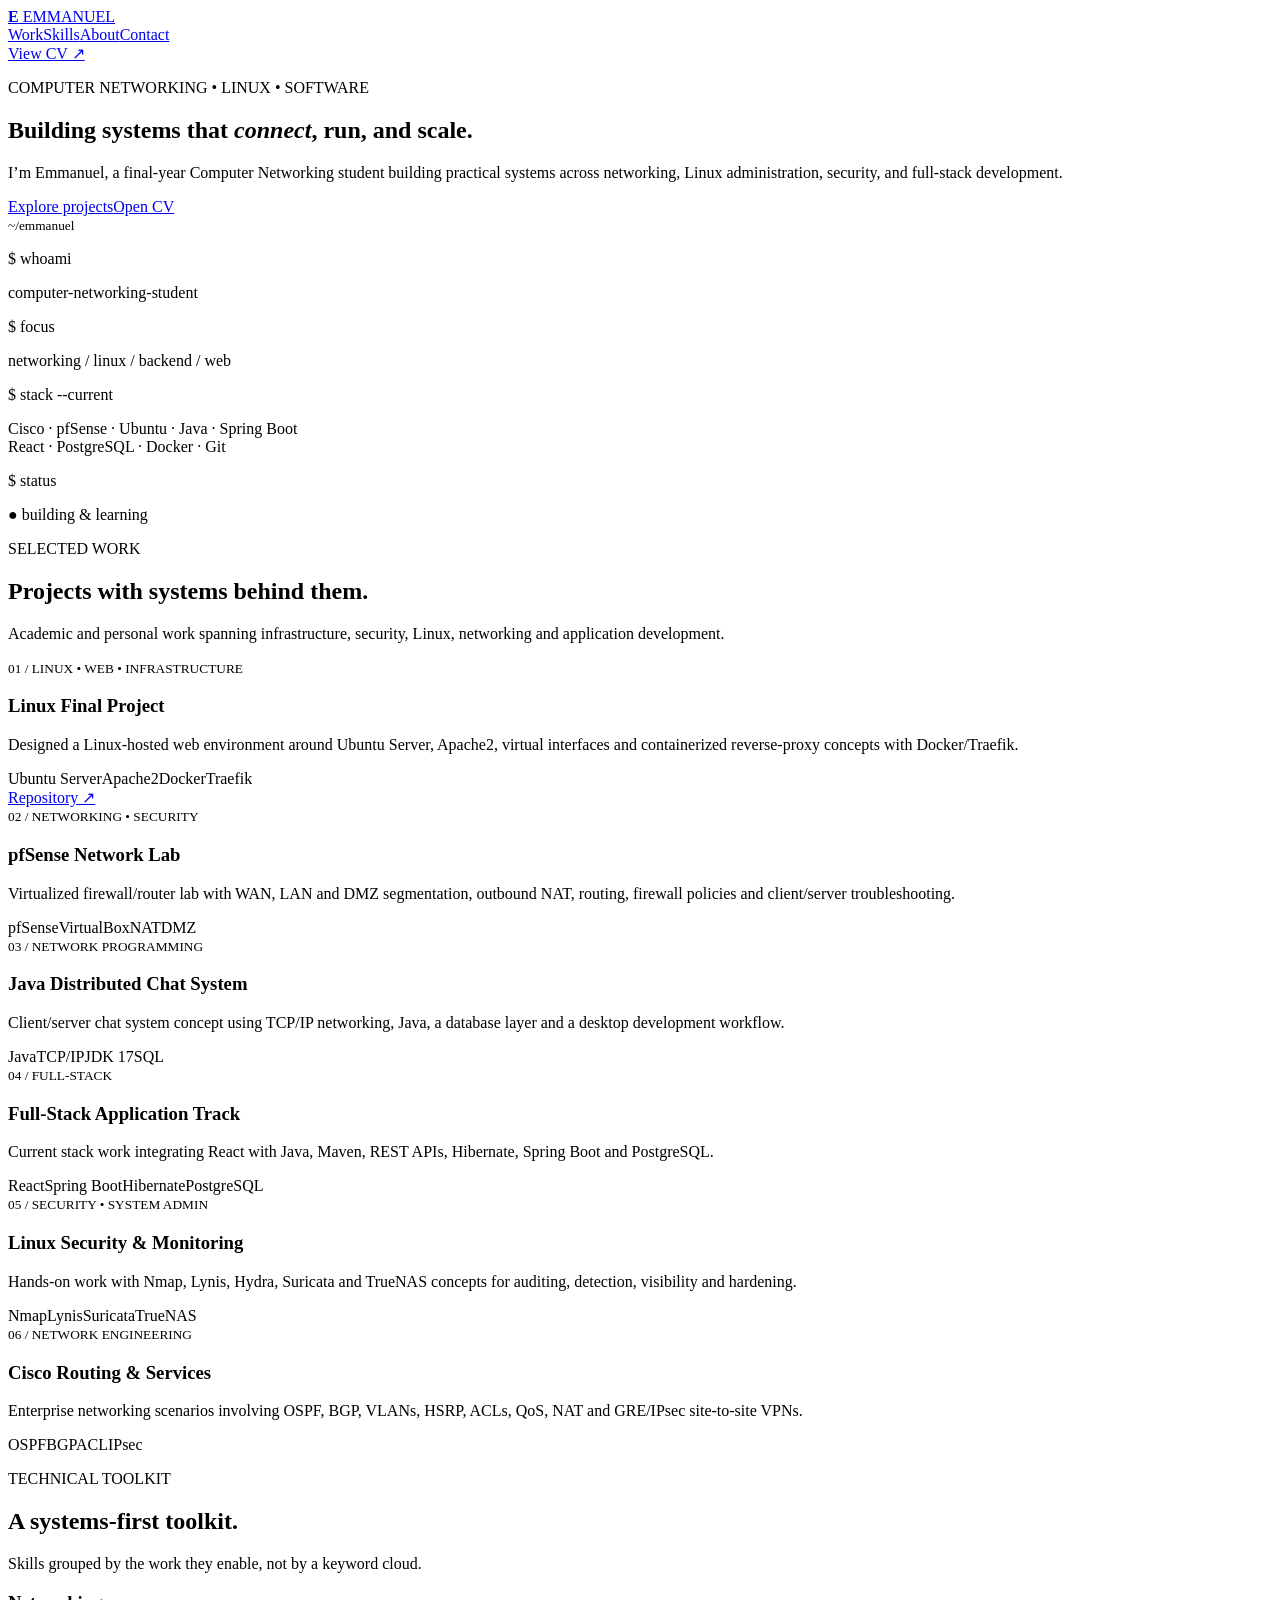
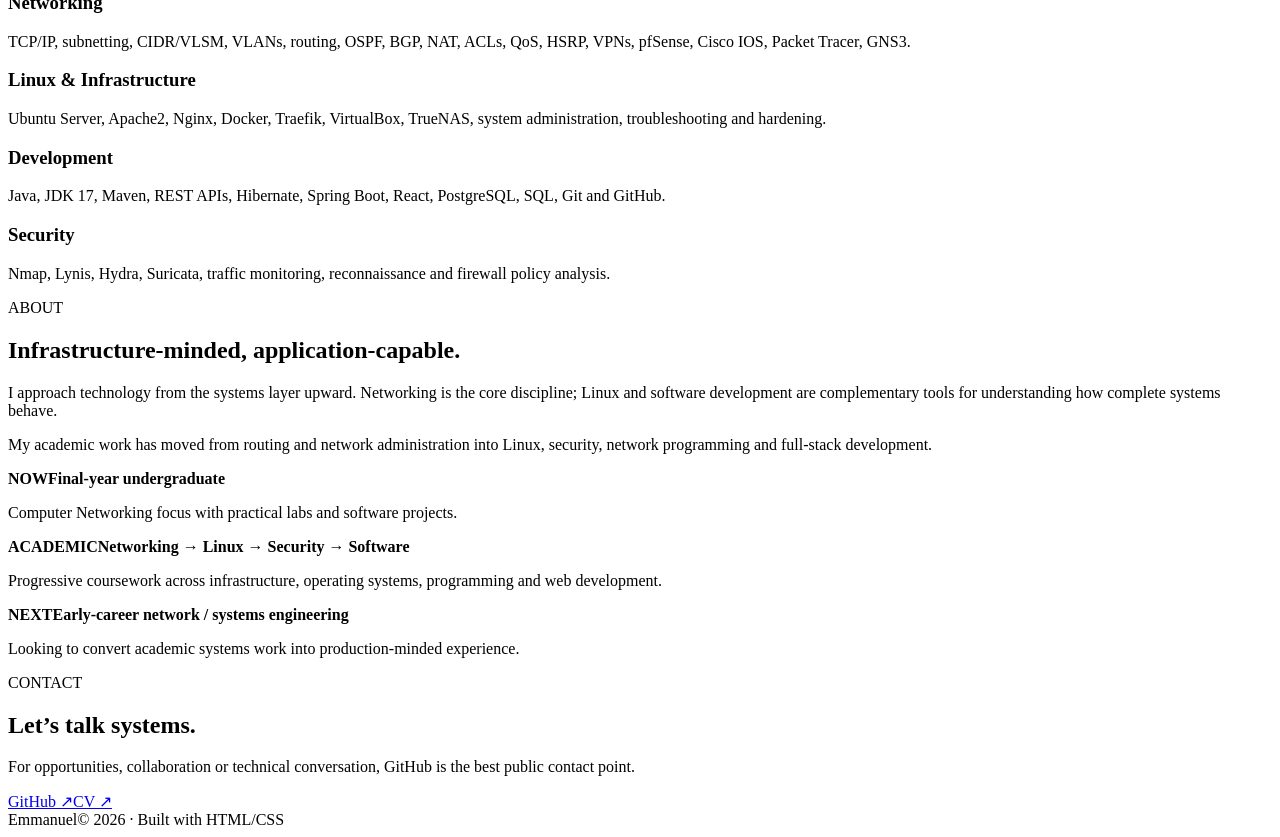
==== index.html @ b0659bc8 "Build personal portfolio landing page" ====
<!doctype html><html lang="en"><head><meta charset="utf-8"><meta name="viewport" content="width=device-width,initial-scale=1"><meta name="description" content="Emmanuel - Computer Networking student focused on Linux, network infrastructure and full-stack systems"><title>Emmanuel | Networking • Linux • Full-Stack</title><link rel="preconnect" href="https://fonts.googleapis.com"><link rel="preconnect" href="https://fonts.gstatic.com" crossorigin><link href="https://fonts.googleapis.com/css2?family=DM+Mono:wght@400;500&family=Inter:wght@400;500;600;700;800&display=swap" rel="stylesheet"><link rel="stylesheet" href="style.css"></head><body><div class="grid"></div><header><a class="brand" href="#top"><b>E</b> EMMANUEL</a><nav><a href="#work">Work</a><a href="#skills">Skills</a><a href="#about">About</a><a href="#contact">Contact</a></nav><a class="pill" href="cv.html">View CV ↗</a></header><main id="top"><section class="hero"><div><p class="eyebrow">COMPUTER NETWORKING • LINUX • SOFTWARE</p><h1>Building systems that <em>connect</em>, run, and scale.</h1><p class="lead">I’m Emmanuel, a final-year Computer Networking student building practical systems across networking, Linux administration, security, and full-stack development.</p><div class="actions"><a class="btn primary" href="#work">Explore projects</a><a class="btn" href="cv.html">Open CV</a></div></div><div class="terminal"><div class="termbar"><i></i><i></i><i></i><small>~/emmanuel</small></div><div class="term"><p><span>$</span> whoami</p><p class="out">computer-networking-student</p><p><span>$</span> focus</p><p class="out">networking / linux / backend / web</p><p><span>$</span> stack --current</p><p class="out">Cisco · pfSense · Ubuntu · Java · Spring Boot<br>React · PostgreSQL · Docker · Git</p><p><span>$</span> status</p><p class="out ok">● building & learning</p></div></div></section><section id="work"><div class="heading"><div><p class="eyebrow">SELECTED WORK</p><h2>Projects with systems behind them.</h2></div><p>Academic and personal work spanning infrastructure, security, Linux, networking and application development.</p></div><div class="projects"><article class="project feature"><small>01 / LINUX • WEB • INFRASTRUCTURE</small><h3>Linux Final Project</h3><p>Designed a Linux-hosted web environment around Ubuntu Server, Apache2, virtual interfaces and containerized reverse-proxy concepts with Docker/Traefik.</p><div class="tags"><span>Ubuntu Server</span><span>Apache2</span><span>Docker</span><span>Traefik</span></div><a href="https://github.com/Immanuel23rd/Linux_Final_Project" target="_blank" rel="noreferrer">Repository ↗</a></article><article class="project"><small>02 / NETWORKING • SECURITY</small><h3>pfSense Network Lab</h3><p>Virtualized firewall/router lab with WAN, LAN and DMZ segmentation, outbound NAT, routing, firewall policies and client/server troubleshooting.</p><div class="tags"><span>pfSense</span><span>VirtualBox</span><span>NAT</span><span>DMZ</span></div></article><article class="project"><small>03 / NETWORK PROGRAMMING</small><h3>Java Distributed Chat System</h3><p>Client/server chat system concept using TCP/IP networking, Java, a database layer and a desktop development workflow.</p><div class="tags"><span>Java</span><span>TCP/IP</span><span>JDK 17</span><span>SQL</span></div></article><article class="project"><small>04 / FULL-STACK</small><h3>Full-Stack Application Track</h3><p>Current stack work integrating React with Java, Maven, REST APIs, Hibernate, Spring Boot and PostgreSQL.</p><div class="tags"><span>React</span><span>Spring Boot</span><span>Hibernate</span><span>PostgreSQL</span></div></article><article class="project"><small>05 / SECURITY • SYSTEM ADMIN</small><h3>Linux Security & Monitoring</h3><p>Hands-on work with Nmap, Lynis, Hydra, Suricata and TrueNAS concepts for auditing, detection, visibility and hardening.</p><div class="tags"><span>Nmap</span><span>Lynis</span><span>Suricata</span><span>TrueNAS</span></div></article><article class="project"><small>06 / NETWORK ENGINEERING</small><h3>Cisco Routing & Services</h3><p>Enterprise networking scenarios involving OSPF, BGP, VLANs, HSRP, ACLs, QoS, NAT and GRE/IPsec site-to-site VPNs.</p><div class="tags"><span>OSPF</span><span>BGP</span><span>ACL</span><span>IPsec</span></div></article></div></section><section id="skills"><div class="heading"><div><p class="eyebrow">TECHNICAL TOOLKIT</p><h2>A systems-first toolkit.</h2></div><p>Skills grouped by the work they enable, not by a keyword cloud.</p></div><div class="skills"><div><h3>Networking</h3><p>TCP/IP, subnetting, CIDR/VLSM, VLANs, routing, OSPF, BGP, NAT, ACLs, QoS, HSRP, VPNs, pfSense, Cisco IOS, Packet Tracer, GNS3.</p></div><div><h3>Linux & Infrastructure</h3><p>Ubuntu Server, Apache2, Nginx, Docker, Traefik, VirtualBox, TrueNAS, system administration, troubleshooting and hardening.</p></div><div><h3>Development</h3><p>Java, JDK 17, Maven, REST APIs, Hibernate, Spring Boot, React, PostgreSQL, SQL, Git and GitHub.</p></div><div><h3>Security</h3><p>Nmap, Lynis, Hydra, Suricata, traffic monitoring, reconnaissance and firewall policy analysis.</p></div></div></section><section id="about" class="about"><div><p class="eyebrow">ABOUT</p><h2>Infrastructure-minded, application-capable.</h2><p>I approach technology from the systems layer upward. Networking is the core discipline; Linux and software development are complementary tools for understanding how complete systems behave.</p><p>My academic work has moved from routing and network administration into Linux, security, network programming and full-stack development.</p></div><div class="timeline"><div><b>NOW</b><strong>Final-year undergraduate</strong><p>Computer Networking focus with practical labs and software projects.</p></div><div><b>ACADEMIC</b><strong>Networking → Linux → Security → Software</strong><p>Progressive coursework across infrastructure, operating systems, programming and web development.</p></div><div><b>NEXT</b><strong>Early-career network / systems engineering</strong><p>Looking to convert academic systems work into production-minded experience.</p></div></div></section><section id="contact" class="contact"><div><p class="eyebrow">CONTACT</p><h2>Let’s talk systems.</h2><p>For opportunities, collaboration or technical conversation, GitHub is the best public contact point.</p></div><div class="actions"><a class="btn primary" href="https://github.com/Immanuel23rd" target="_blank" rel="noreferrer">GitHub ↗</a><a class="btn" href="cv.html">CV ↗</a></div></section></main><footer><span>Emmanuel</span><span>© 2026 · Built with HTML/CSS</span></footer></body></html>
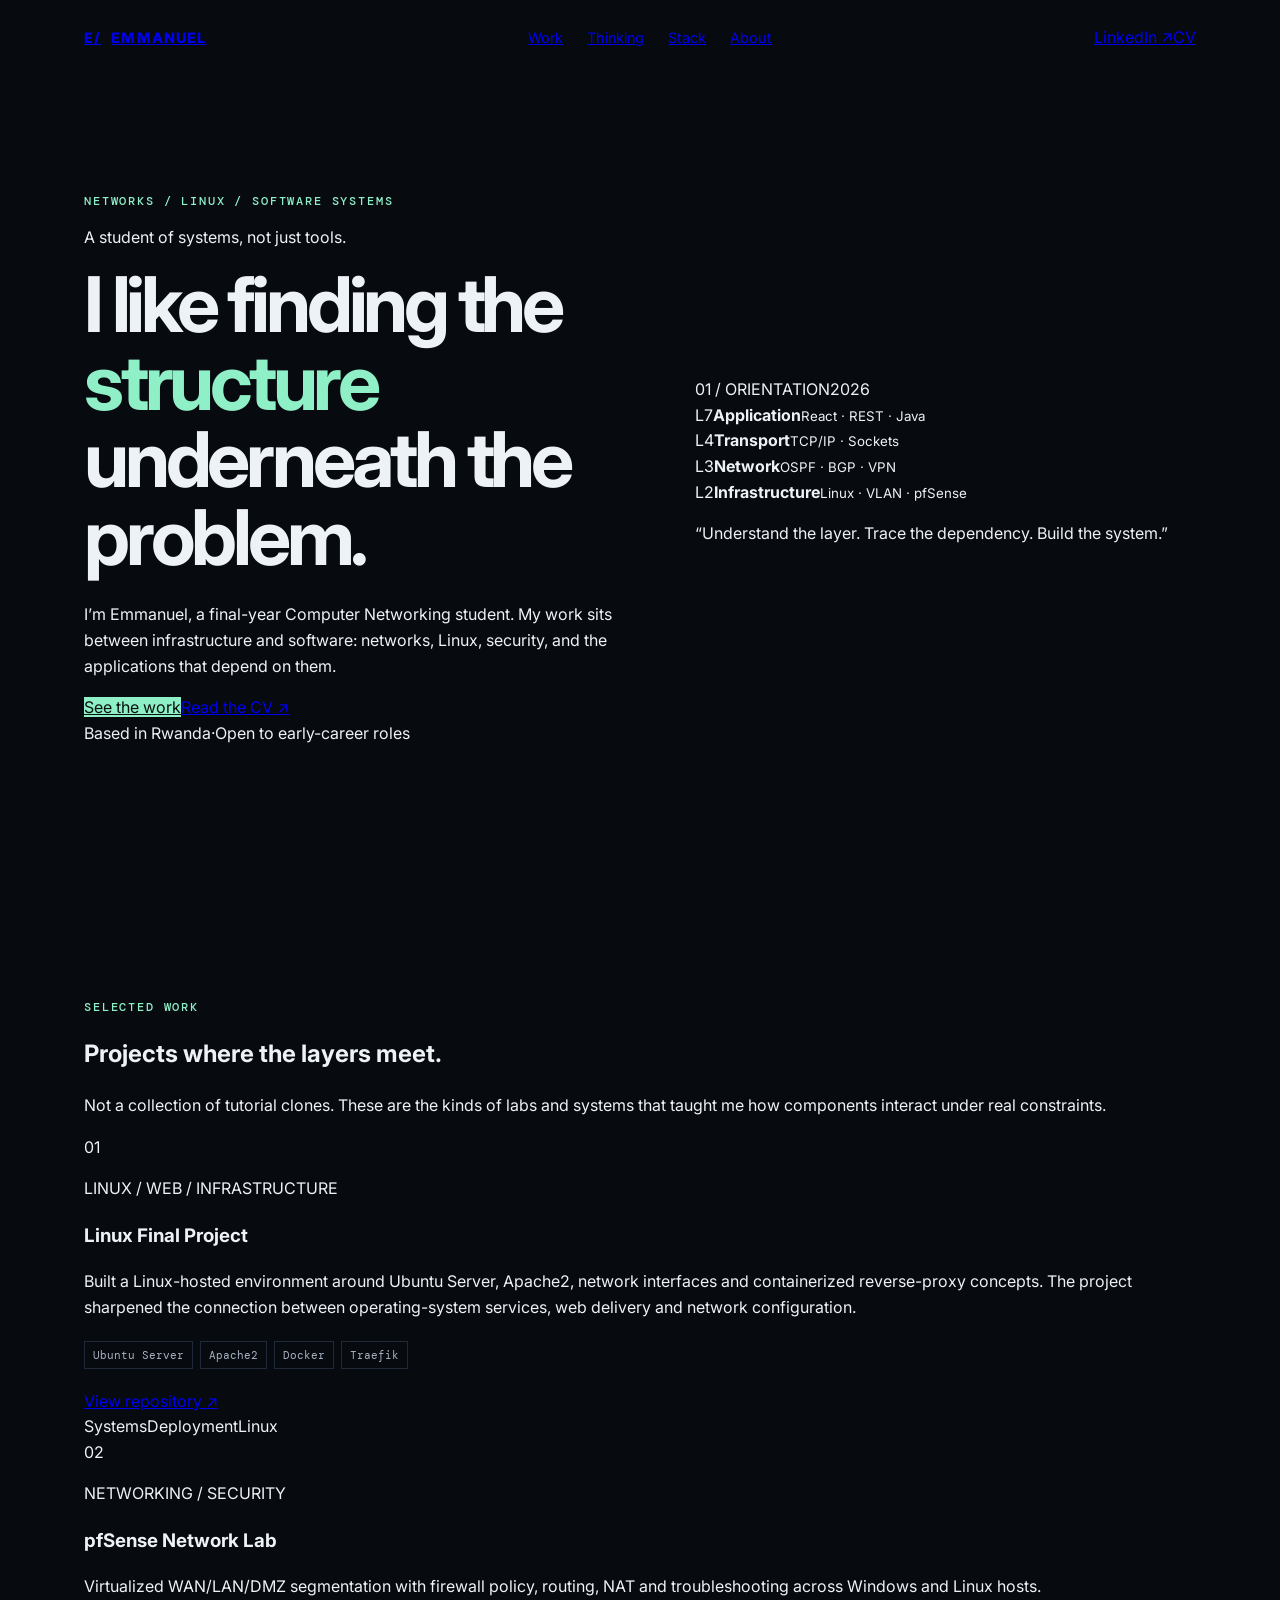
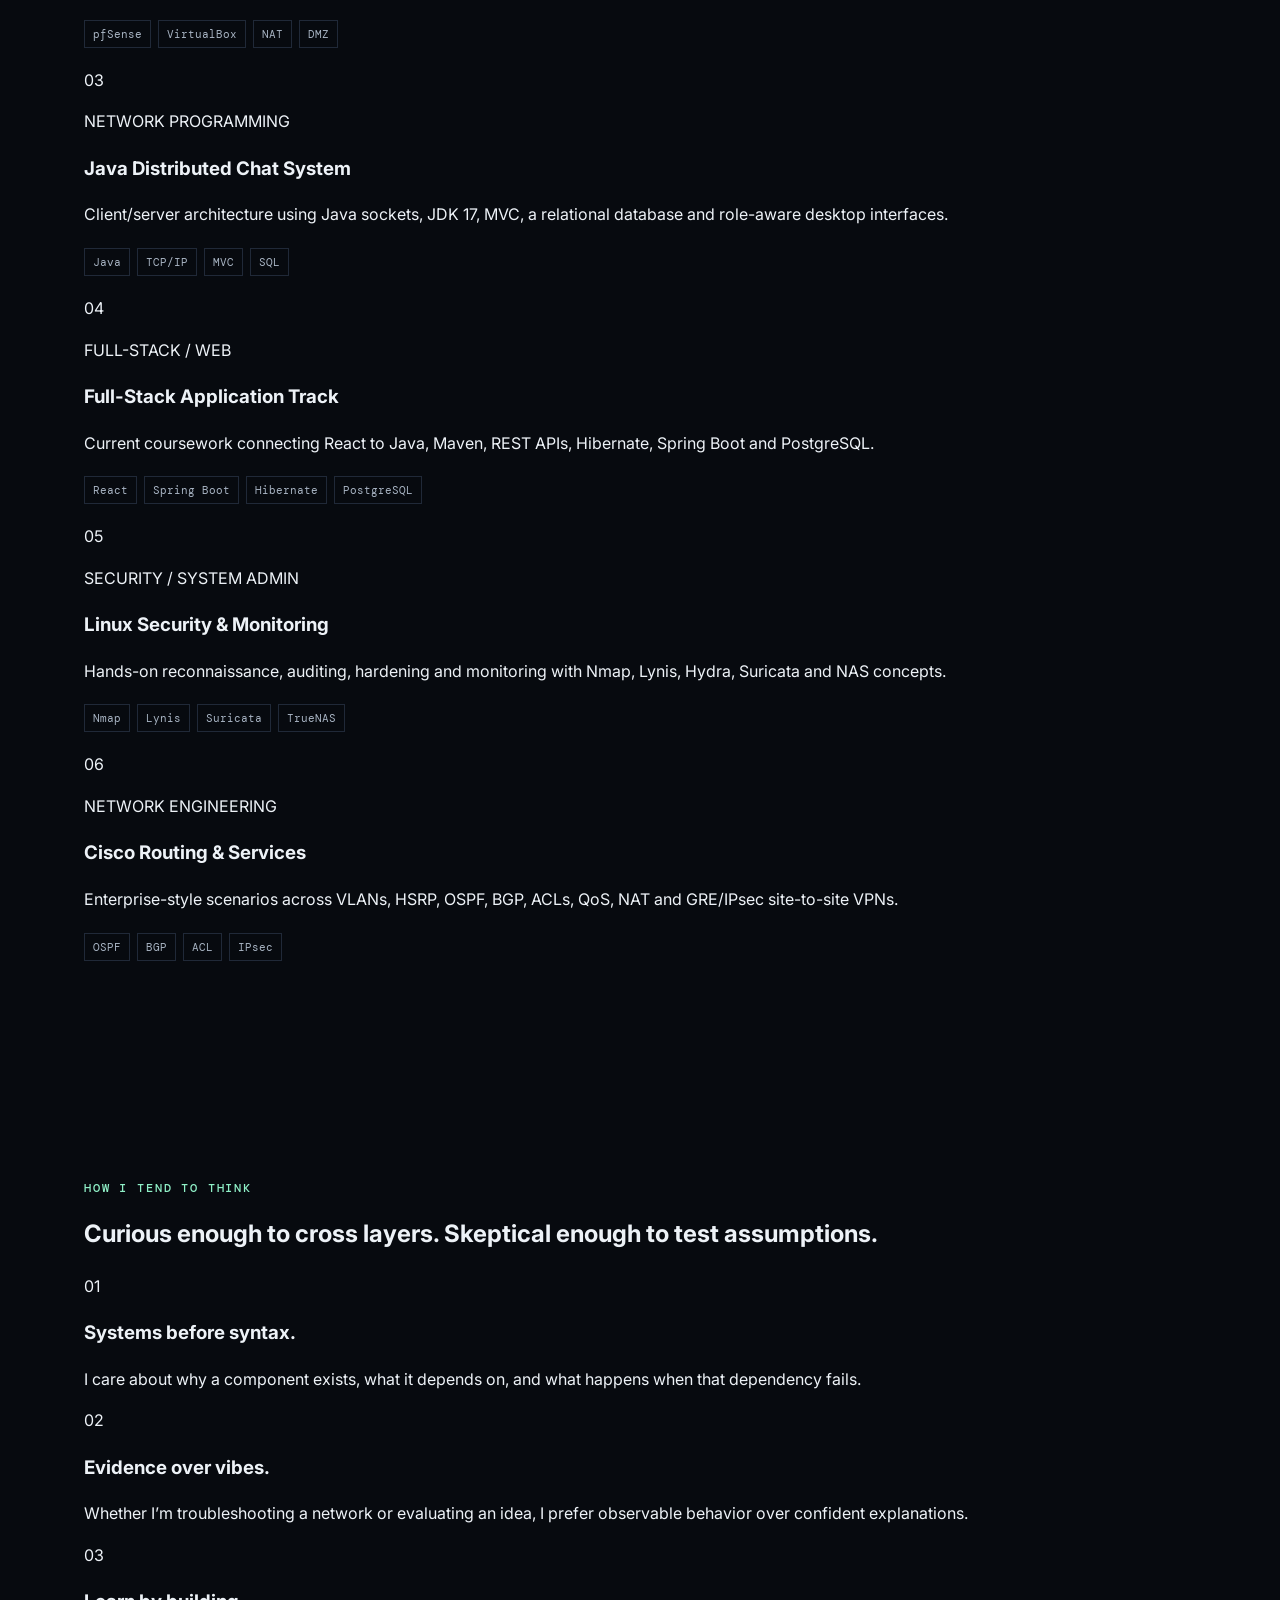
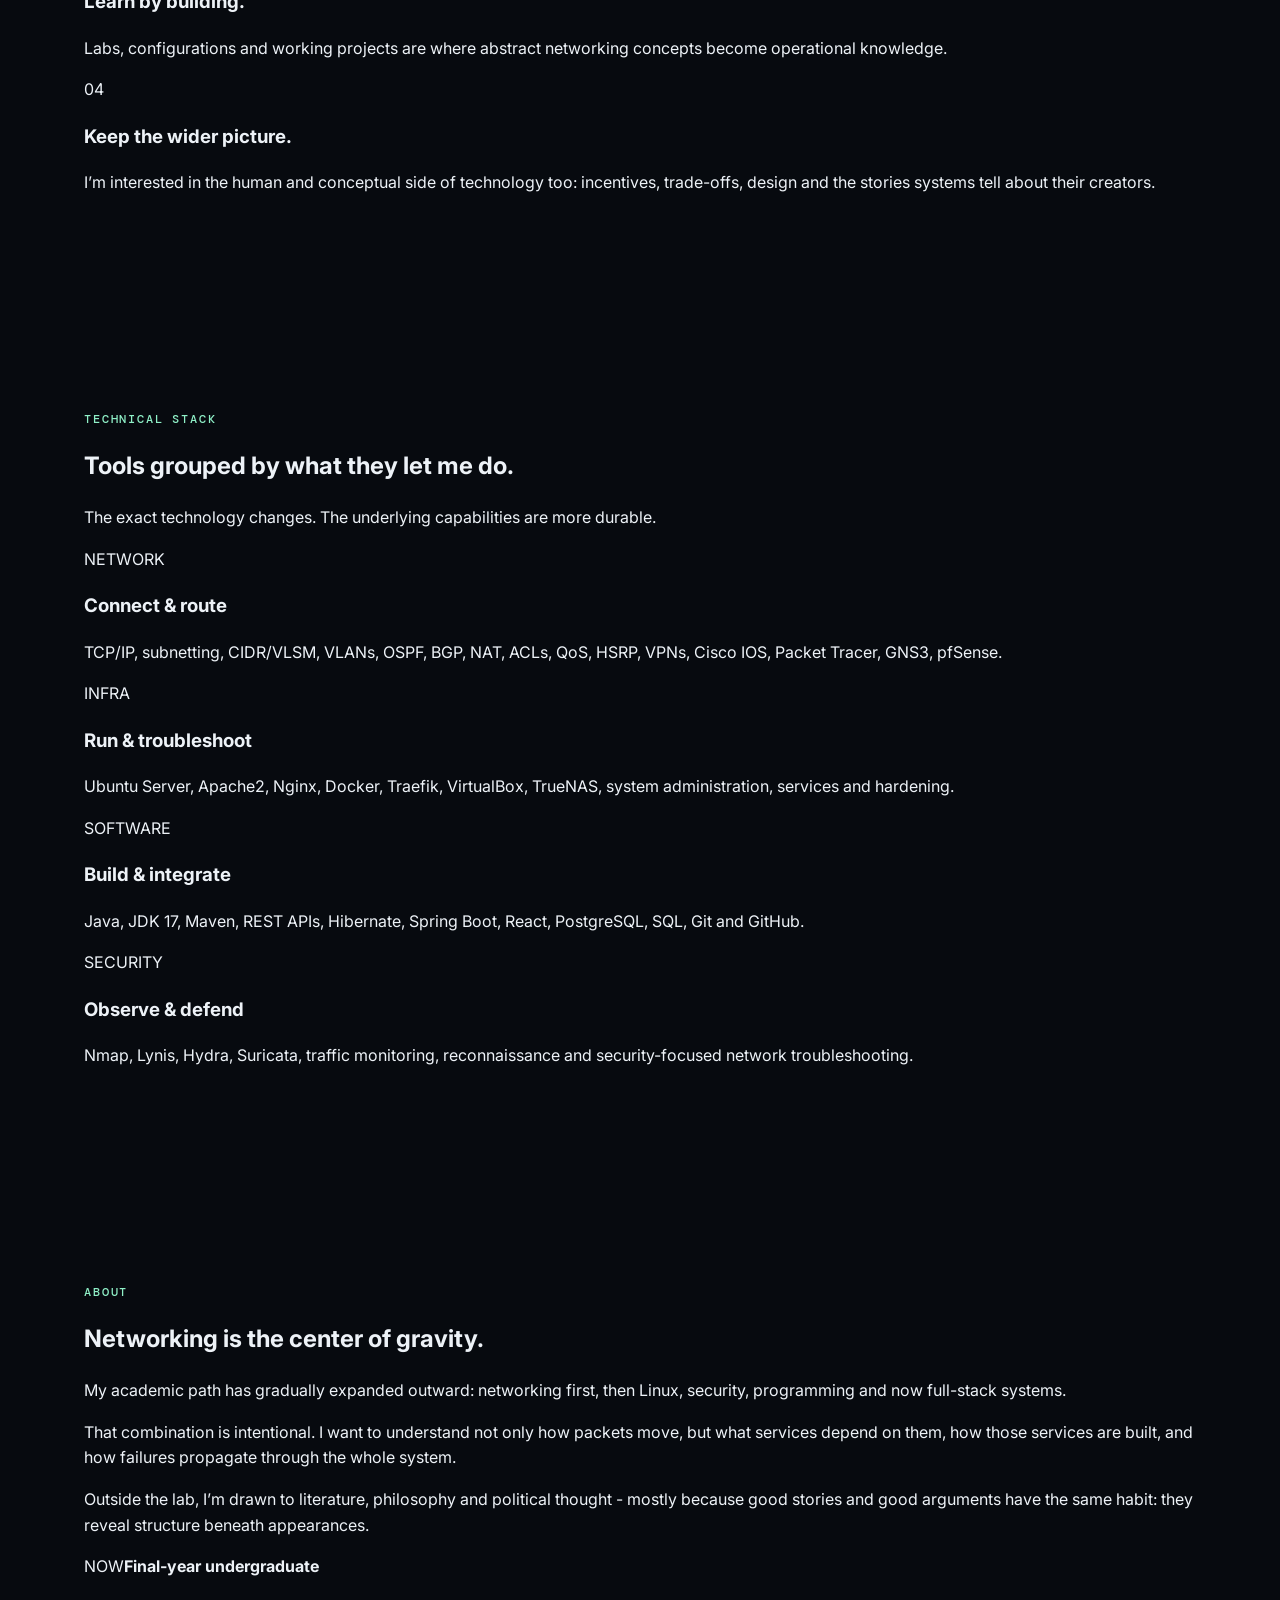
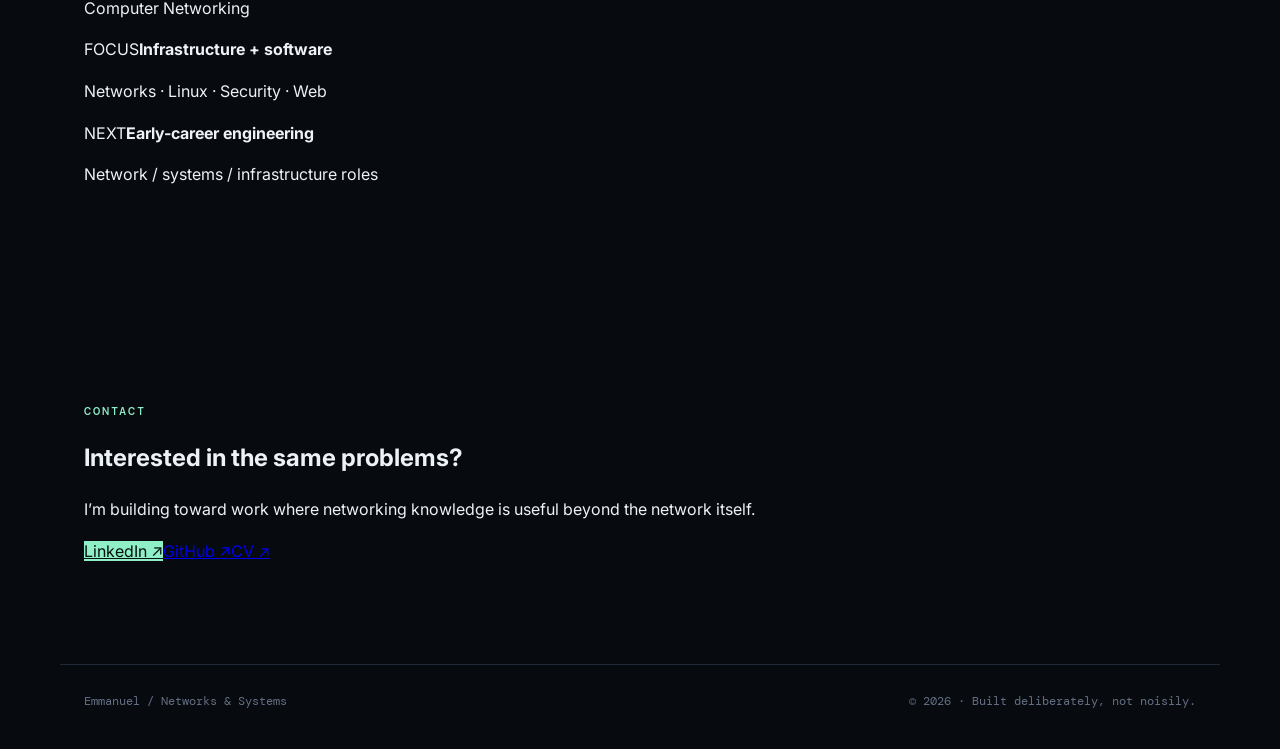
==== commit 0e569e86: "Rework portfolio around systems-map aesthetic and LinkedIn" ====
--- a/index.html
+++ b/index.html
@@ -1 +1,50 @@
-<!doctype html><html lang="en"><head><meta charset="utf-8"><meta name="viewport" content="width=device-width,initial-scale=1"><meta name="description" content="Emmanuel - Computer Networking student focused on Linux, network infrastructure and full-stack systems"><title>Emmanuel | Networking • Linux • Full-Stack</title><link rel="preconnect" href="https://fonts.googleapis.com"><link rel="preconnect" href="https://fonts.gstatic.com" crossorigin><link href="https://fonts.googleapis.com/css2?family=DM+Mono:wght@400;500&family=Inter:wght@400;500;600;700;800&display=swap" rel="stylesheet"><link rel="stylesheet" href="style.css"></head><body><div class="grid"></div><header><a class="brand" href="#top"><b>E</b> EMMANUEL</a><nav><a href="#work">Work</a><a href="#skills">Skills</a><a href="#about">About</a><a href="#contact">Contact</a></nav><a class="pill" href="cv.html">View CV ↗</a></header><main id="top"><section class="hero"><div><p class="eyebrow">COMPUTER NETWORKING • LINUX • SOFTWARE</p><h1>Building systems that <em>connect</em>, run, and scale.</h1><p class="lead">I’m Emmanuel, a final-year Computer Networking student building practical systems across networking, Linux administration, security, and full-stack development.</p><div class="actions"><a class="btn primary" href="#work">Explore projects</a><a class="btn" href="cv.html">Open CV</a></div></div><div class="terminal"><div class="termbar"><i></i><i></i><i></i><small>~/emmanuel</small></div><div class="term"><p><span>$</span> whoami</p><p class="out">computer-networking-student</p><p><span>$</span> focus</p><p class="out">networking / linux / backend / web</p><p><span>$</span> stack --current</p><p class="out">Cisco · pfSense · Ubuntu · Java · Spring Boot<br>React · PostgreSQL · Docker · Git</p><p><span>$</span> status</p><p class="out ok">● building & learning</p></div></div></section><section id="work"><div class="heading"><div><p class="eyebrow">SELECTED WORK</p><h2>Projects with systems behind them.</h2></div><p>Academic and personal work spanning infrastructure, security, Linux, networking and application development.</p></div><div class="projects"><article class="project feature"><small>01 / LINUX • WEB • INFRASTRUCTURE</small><h3>Linux Final Project</h3><p>Designed a Linux-hosted web environment around Ubuntu Server, Apache2, virtual interfaces and containerized reverse-proxy concepts with Docker/Traefik.</p><div class="tags"><span>Ubuntu Server</span><span>Apache2</span><span>Docker</span><span>Traefik</span></div><a href="https://github.com/Immanuel23rd/Linux_Final_Project" target="_blank" rel="noreferrer">Repository ↗</a></article><article class="project"><small>02 / NETWORKING • SECURITY</small><h3>pfSense Network Lab</h3><p>Virtualized firewall/router lab with WAN, LAN and DMZ segmentation, outbound NAT, routing, firewall policies and client/server troubleshooting.</p><div class="tags"><span>pfSense</span><span>VirtualBox</span><span>NAT</span><span>DMZ</span></div></article><article class="project"><small>03 / NETWORK PROGRAMMING</small><h3>Java Distributed Chat System</h3><p>Client/server chat system concept using TCP/IP networking, Java, a database layer and a desktop development workflow.</p><div class="tags"><span>Java</span><span>TCP/IP</span><span>JDK 17</span><span>SQL</span></div></article><article class="project"><small>04 / FULL-STACK</small><h3>Full-Stack Application Track</h3><p>Current stack work integrating React with Java, Maven, REST APIs, Hibernate, Spring Boot and PostgreSQL.</p><div class="tags"><span>React</span><span>Spring Boot</span><span>Hibernate</span><span>PostgreSQL</span></div></article><article class="project"><small>05 / SECURITY • SYSTEM ADMIN</small><h3>Linux Security & Monitoring</h3><p>Hands-on work with Nmap, Lynis, Hydra, Suricata and TrueNAS concepts for auditing, detection, visibility and hardening.</p><div class="tags"><span>Nmap</span><span>Lynis</span><span>Suricata</span><span>TrueNAS</span></div></article><article class="project"><small>06 / NETWORK ENGINEERING</small><h3>Cisco Routing & Services</h3><p>Enterprise networking scenarios involving OSPF, BGP, VLANs, HSRP, ACLs, QoS, NAT and GRE/IPsec site-to-site VPNs.</p><div class="tags"><span>OSPF</span><span>BGP</span><span>ACL</span><span>IPsec</span></div></article></div></section><section id="skills"><div class="heading"><div><p class="eyebrow">TECHNICAL TOOLKIT</p><h2>A systems-first toolkit.</h2></div><p>Skills grouped by the work they enable, not by a keyword cloud.</p></div><div class="skills"><div><h3>Networking</h3><p>TCP/IP, subnetting, CIDR/VLSM, VLANs, routing, OSPF, BGP, NAT, ACLs, QoS, HSRP, VPNs, pfSense, Cisco IOS, Packet Tracer, GNS3.</p></div><div><h3>Linux & Infrastructure</h3><p>Ubuntu Server, Apache2, Nginx, Docker, Traefik, VirtualBox, TrueNAS, system administration, troubleshooting and hardening.</p></div><div><h3>Development</h3><p>Java, JDK 17, Maven, REST APIs, Hibernate, Spring Boot, React, PostgreSQL, SQL, Git and GitHub.</p></div><div><h3>Security</h3><p>Nmap, Lynis, Hydra, Suricata, traffic monitoring, reconnaissance and firewall policy analysis.</p></div></div></section><section id="about" class="about"><div><p class="eyebrow">ABOUT</p><h2>Infrastructure-minded, application-capable.</h2><p>I approach technology from the systems layer upward. Networking is the core discipline; Linux and software development are complementary tools for understanding how complete systems behave.</p><p>My academic work has moved from routing and network administration into Linux, security, network programming and full-stack development.</p></div><div class="timeline"><div><b>NOW</b><strong>Final-year undergraduate</strong><p>Computer Networking focus with practical labs and software projects.</p></div><div><b>ACADEMIC</b><strong>Networking → Linux → Security → Software</strong><p>Progressive coursework across infrastructure, operating systems, programming and web development.</p></div><div><b>NEXT</b><strong>Early-career network / systems engineering</strong><p>Looking to convert academic systems work into production-minded experience.</p></div></div></section><section id="contact" class="contact"><div><p class="eyebrow">CONTACT</p><h2>Let’s talk systems.</h2><p>For opportunities, collaboration or technical conversation, GitHub is the best public contact point.</p></div><div class="actions"><a class="btn primary" href="https://github.com/Immanuel23rd" target="_blank" rel="noreferrer">GitHub ↗</a><a class="btn" href="cv.html">CV ↗</a></div></section></main><footer><span>Emmanuel</span><span>© 2026 · Built with HTML/CSS</span></footer></body></html>+<!DOCTYPE html>
+<html lang="en">
+<head>
+  <meta charset="utf-8">
+  <meta name="viewport" content="width=device-width, initial-scale=1">
+  <meta name="description" content="Emmanuel - Computer Networking student exploring networks, Linux, security, and software systems.">
+  <title>Emmanuel | Networks, Systems & Software</title>
+  <link rel="preconnect" href="https://fonts.googleapis.com">
+  <link rel="preconnect" href="https://fonts.gstatic.com" crossorigin>
+  <link href="https://fonts.googleapis.com/css2?family=DM+Mono:wght@400;500&family=Inter:wght@400;500;600;700;800&family=Space+Grotesk:wght@500;600;700&display=swap" rel="stylesheet">
+  <link rel="stylesheet" href="style.css">
+</head>
+<body>
+  <div class="grain" aria-hidden="true"></div>
+  <div class="topology" aria-hidden="true"><span class="node n1"></span><span class="node n2"></span><span class="node n3"></span><span class="node n4"></span><span class="line l1"></span><span class="line l2"></span><span class="line l3"></span></div>
+  <header class="site-header">
+    <a class="brand" href="#top"><span class="brand-mark">E/</span><span>EMMANUEL</span></a>
+    <nav aria-label="Primary navigation"><a href="#work">Work</a><a href="#thinking">Thinking</a><a href="#skills">Stack</a><a href="#about">About</a></nav>
+    <div class="header-links"><a href="https://www.linkedin.com/in/emmanuel-kur/" target="_blank" rel="noreferrer">LinkedIn ↗</a><a class="header-cv" href="cv.html">CV</a></div>
+  </header>
+  <main id="top">
+    <section class="hero section">
+      <div class="hero-copy">
+        <p class="eyebrow">NETWORKS / LINUX / SOFTWARE SYSTEMS</p><p class="hero-kicker">A student of systems, not just tools.</p>
+        <h1>I like finding the <em>structure</em> underneath the problem.</h1>
+        <p class="hero-text">I’m Emmanuel, a final-year Computer Networking student. My work sits between infrastructure and software: networks, Linux, security, and the applications that depend on them.</p>
+        <div class="hero-actions"><a class="button primary" href="#work">See the work</a><a class="button secondary" href="cv.html">Read the CV ↗</a></div>
+        <div class="hero-meta"><span>Based in Rwanda</span><span>·</span><span>Open to early-career roles</span></div>
+      </div>
+      <aside class="hero-card"><div class="card-label"><span>01 / ORIENTATION</span><span>2026</span></div><div class="stack-diagram"><div><span class="layer-no">L7</span><strong>Application</strong><small>React · REST · Java</small></div><div><span class="layer-no">L4</span><strong>Transport</strong><small>TCP/IP · Sockets</small></div><div><span class="layer-no">L3</span><strong>Network</strong><small>OSPF · BGP · VPN</small></div><div><span class="layer-no">L2</span><strong>Infrastructure</strong><small>Linux · VLAN · pfSense</small></div></div><p class="card-note">“Understand the layer. Trace the dependency. Build the system.”</p></aside>
+    </section>
+    <section id="work" class="section">
+      <div class="section-heading"><div><p class="eyebrow">SELECTED WORK</p><h2>Projects where the layers meet.</h2></div><p>Not a collection of tutorial clones. These are the kinds of labs and systems that taught me how components interact under real constraints.</p></div>
+      <div class="project-grid">
+        <article class="project-card feature"><div class="project-index">01</div><div class="project-main"><p class="project-type">LINUX / WEB / INFRASTRUCTURE</p><h3>Linux Final Project</h3><p>Built a Linux-hosted environment around Ubuntu Server, Apache2, network interfaces and containerized reverse-proxy concepts. The project sharpened the connection between operating-system services, web delivery and network configuration.</p><div class="tags"><span>Ubuntu Server</span><span>Apache2</span><span>Docker</span><span>Traefik</span></div><a class="text-link" href="https://github.com/Immanuel23rd/Linux_Final_Project" target="_blank" rel="noreferrer">View repository ↗</a></div><div class="project-aside"><span>Systems</span><span>Deployment</span><span>Linux</span></div></article>
+        <article class="project-card"><div class="project-index">02</div><div class="project-main"><p class="project-type">NETWORKING / SECURITY</p><h3>pfSense Network Lab</h3><p>Virtualized WAN/LAN/DMZ segmentation with firewall policy, routing, NAT and troubleshooting across Windows and Linux hosts.</p><div class="tags"><span>pfSense</span><span>VirtualBox</span><span>NAT</span><span>DMZ</span></div></div></article>
+        <article class="project-card"><div class="project-index">03</div><div class="project-main"><p class="project-type">NETWORK PROGRAMMING</p><h3>Java Distributed Chat System</h3><p>Client/server architecture using Java sockets, JDK 17, MVC, a relational database and role-aware desktop interfaces.</p><div class="tags"><span>Java</span><span>TCP/IP</span><span>MVC</span><span>SQL</span></div></div></article>
+        <article class="project-card"><div class="project-index">04</div><div class="project-main"><p class="project-type">FULL-STACK / WEB</p><h3>Full-Stack Application Track</h3><p>Current coursework connecting React to Java, Maven, REST APIs, Hibernate, Spring Boot and PostgreSQL.</p><div class="tags"><span>React</span><span>Spring Boot</span><span>Hibernate</span><span>PostgreSQL</span></div></div></article>
+        <article class="project-card"><div class="project-index">05</div><div class="project-main"><p class="project-type">SECURITY / SYSTEM ADMIN</p><h3>Linux Security &amp; Monitoring</h3><p>Hands-on reconnaissance, auditing, hardening and monitoring with Nmap, Lynis, Hydra, Suricata and NAS concepts.</p><div class="tags"><span>Nmap</span><span>Lynis</span><span>Suricata</span><span>TrueNAS</span></div></div></article>
+        <article class="project-card"><div class="project-index">06</div><div class="project-main"><p class="project-type">NETWORK ENGINEERING</p><h3>Cisco Routing &amp; Services</h3><p>Enterprise-style scenarios across VLANs, HSRP, OSPF, BGP, ACLs, QoS, NAT and GRE/IPsec site-to-site VPNs.</p><div class="tags"><span>OSPF</span><span>BGP</span><span>ACL</span><span>IPsec</span></div></div></article>
+      </div>
+    </section>
+    <section id="thinking" class="section thinking-section"><div class="thinking-intro"><p class="eyebrow">HOW I TEND TO THINK</p><h2>Curious enough to cross layers. Skeptical enough to test assumptions.</h2></div><div class="thinking-grid"><div class="thought"><span>01</span><h3>Systems before syntax.</h3><p>I care about why a component exists, what it depends on, and what happens when that dependency fails.</p></div><div class="thought"><span>02</span><h3>Evidence over vibes.</h3><p>Whether I’m troubleshooting a network or evaluating an idea, I prefer observable behavior over confident explanations.</p></div><div class="thought"><span>03</span><h3>Learn by building.</h3><p>Labs, configurations and working projects are where abstract networking concepts become operational knowledge.</p></div><div class="thought"><span>04</span><h3>Keep the wider picture.</h3><p>I’m interested in the human and conceptual side of technology too: incentives, trade-offs, design and the stories systems tell about their creators.</p></div></div></section>
+    <section id="skills" class="section skill-section"><div class="section-heading"><div><p class="eyebrow">TECHNICAL STACK</p><h2>Tools grouped by what they let me do.</h2></div><p>The exact technology changes. The underlying capabilities are more durable.</p></div><div class="skill-grid"><div class="skill-block"><span>NETWORK</span><h3>Connect &amp; route</h3><p>TCP/IP, subnetting, CIDR/VLSM, VLANs, OSPF, BGP, NAT, ACLs, QoS, HSRP, VPNs, Cisco IOS, Packet Tracer, GNS3, pfSense.</p></div><div class="skill-block"><span>INFRA</span><h3>Run &amp; troubleshoot</h3><p>Ubuntu Server, Apache2, Nginx, Docker, Traefik, VirtualBox, TrueNAS, system administration, services and hardening.</p></div><div class="skill-block"><span>SOFTWARE</span><h3>Build &amp; integrate</h3><p>Java, JDK 17, Maven, REST APIs, Hibernate, Spring Boot, React, PostgreSQL, SQL, Git and GitHub.</p></div><div class="skill-block"><span>SECURITY</span><h3>Observe &amp; defend</h3><p>Nmap, Lynis, Hydra, Suricata, traffic monitoring, reconnaissance and security-focused network troubleshooting.</p></div></div></section>
+    <section id="about" class="section about-section"><div class="about-copy"><p class="eyebrow">ABOUT</p><h2>Networking is the center of gravity.</h2><p>My academic path has gradually expanded outward: networking first, then Linux, security, programming and now full-stack systems.</p><p>That combination is intentional. I want to understand not only how packets move, but what services depend on them, how those services are built, and how failures propagate through the whole system.</p><p class="aside-line">Outside the lab, I’m drawn to literature, philosophy and political thought - mostly because good stories and good arguments have the same habit: they reveal structure beneath appearances.</p></div><div class="about-notes"><div class="note"><span>NOW</span><strong>Final-year undergraduate</strong><p>Computer Networking</p></div><div class="note"><span>FOCUS</span><strong>Infrastructure + software</strong><p>Networks · Linux · Security · Web</p></div><div class="note"><span>NEXT</span><strong>Early-career engineering</strong><p>Network / systems / infrastructure roles</p></div></div></section>
+    <section id="contact" class="section contact-section"><div><p class="eyebrow">CONTACT</p><h2>Interested in the same problems?</h2><p>I’m building toward work where networking knowledge is useful beyond the network itself.</p></div><div class="contact-actions"><a class="button primary" href="https://www.linkedin.com/in/emmanuel-kur/" target="_blank" rel="noreferrer">LinkedIn ↗</a><a class="button secondary" href="https://github.com/Immanuel23rd" target="_blank" rel="noreferrer">GitHub ↗</a><a class="button secondary" href="cv.html">CV ↗</a></div></section>
+  </main>
+  <footer><span>Emmanuel / Networks &amp; Systems</span><span>© 2026 · Built deliberately, not noisily.</span></footer>
+</body>
+</html>
--- a/style.css
+++ b/style.css
@@ -0,0 +1 @@
+:root{--bg:#070a0f;--s:#0d121a;--s2:#111823;--t:#edf2f7;--m:#97a3b2;--l:#202938;--a:#8ff0c7;--max:1160px}*{box-sizing:border-box}html{scroll-behavior:smooth}body{margin:0;background:var(--bg);color:var(--t);font-family:Inter,system-ui,sans-serif;line-height:1.6}.grid{position:fixed;inset:0;pointer-events:none;opacity:.32;background-image:linear-gradient(rgba(255,255,255,.03) 1px,transparent 1px),linear-gradient(90deg,rgba(255,255,255,.03) 1px,transparent 1px);background-size:42px 42px;mask-image:linear-gradient(to bottom,#000,transparent 85%)}header,main,footer{position:relative}header{height:76px;display:flex;align-items:center;justify-content:space-between;max-width:var(--max);margin:auto;padding:0 24px}.brand{display:flex;gap:10px;align-items:center;font-weight:800;letter-spacing:.08em;font-size:.9rem}.brand b{display:grid;place-items:center;width:28px;height:28px;border:1px solid var(--a);color:var(--a);font-family:'DM Mono',monospace}.pill{font-size:.86rem;padding:9px 13px;border:1px solid var(--l);border-radius:999px}nav{display:flex;gap:24px;color:var(--m);font-size:.9rem}nav a:hover{color:var(--t)}section{max-width:var(--max);margin:auto;padding:100px 24px}.hero{min-height:calc(100vh - 76px);display:grid;grid-template-columns:1.05fr .95fr;gap:58px;align-items:center;padding-top:64px}.eyebrow{font:500 .72rem 'DM Mono',monospace;letter-spacing:.16em;color:var(--a);margin:0 0 14px}.hero h1{font-size:clamp(3rem,6vw,5.8rem);line-height:1.01;letter-spacing:-.055em;margin:0 0 26px}.hero em{font-style:normal;color:var(--a)}.lead{font-size:1.1rem;color:var(--m);max-width:660px}.actions{display:flex;gap:12px;margin-top:28px}.btn{display:inline-flex;padding:12px 17px;border-radius:9px;border:1px solid var(--l);font-weight:600;font-size:.9rem}.primary{background:var(--a);color:#07110e;border-color:var(--a)}.terminal{background:rgba(13,18,26,.82);border:1px solid var(--l);box-shadow:0 25px 80px rgba(0,0,0,.28)}.termbar{height:38px;border-bottom:1px solid var(--l);display:flex;align-items:center;padding:0 12px;gap:6px}.termbar i{width:8px;height:8px;border-radius:50%;background:#334155}.termbar small{font:400 .72rem 'DM Mono';color:#687588;margin-left:10px}.term{padding:26px 28px 30px;font:.83rem 'DM Mono';overflow:auto}.term p{margin:0 0 14px}.term p span{color:var(--a)}.out{color:#b3c0cf;padding-left:18px}.ok{color:var(--a)!important}.heading{display:grid;grid-template-columns:1.1fr .9fr;gap:50px;align-items:end;margin-bottom:38px}.heading h2,.about h2,.contact h2{font-size:clamp(2rem,4vw,3.3rem);line-height:1.08;letter-spacing:-.04em;margin:0}.heading>p,.contact p:not(.eyebrow),.about p{color:var(--m);margin:0;max-width:500px}.projects{display:grid;grid-template-columns:repeat(2,1fr);gap:14px}.project{background:linear-gradient(180deg,rgba(17,24,35,.82),rgba(11,16,23,.94));border:1px solid var(--l);padding:28px;min-height:290px}.project.feature{grid-column:span 2;min-height:320px}.project small{font:500 .68rem 'DM Mono';letter-spacing:.12em;color:#7d8a9d}.project h3{font-size:1.45rem;letter-spacing:-.025em;margin:8px 0 12px}.project p{color:var(--m);margin:0}.tags{display:flex;flex-wrap:wrap;gap:7px;margin:20px 0}.tags span{font:.68rem 'DM Mono';padding:6px 8px;border:1px solid var(--l);color:#a8b4c3}.project a{font-weight:600;color:var(--a);font-size:.85rem}.skills{display:grid;grid-template-columns:repeat(4,1fr);border-top:1px solid var(--l);border-left:1px solid var(--l)}.skills>div{padding:24px;border-right:1px solid var(--l);border-bottom:1px solid var(--l);min-height:230px}.skills h3{margin:0 0 12px;font-size:1rem}.skills p{color:var(--m);margin:0;font-size:.9rem}.about{display:grid;grid-template-columns:1fr 1fr;gap:80px}.about p:not(.eyebrow){margin-bottom:14px}.timeline{border-left:1px solid var(--l)}.timeline>div{display:grid;grid-template-columns:92px 1fr;gap:20px;padding:0 0 28px 22px;position:relative}.timeline>div:before{content:'';position:absolute;left:-4px;top:6px;width:7px;height:7px;border-radius:50%;background:var(--a)}.timeline b{font:500 .68rem 'DM Mono';color:#667486}.timeline strong{font-size:1rem}.timeline p{font-size:.87rem;margin:.3rem 0 0!important}.contact{display:flex;justify-content:space-between;align-items:end;border-top:1px solid var(--l);padding-bottom:86px}.contact .actions{margin:0}footer{max-width:var(--max);margin:auto;padding:28px 24px 40px;display:flex;justify-content:space-between;color:#647083;border-top:1px solid var(--l);font:.77rem 'DM Mono'}@media(max-width:900px){.hero{grid-template-columns:1fr}.heading,.about{grid-template-columns:1fr;gap:24px}.skills{grid-template-columns:repeat(2,1fr)}}@media(max-width:650px){nav{display:none}.hero h1{font-size:3.1rem}section{padding:76px 18px}header{padding:0 18px}.projects{grid-template-columns:1fr}.project.feature{grid-column:span 1}.skills{grid-template-columns:1fr}.contact,footer{flex-direction:column;align-items:flex-start;gap:20px}}
